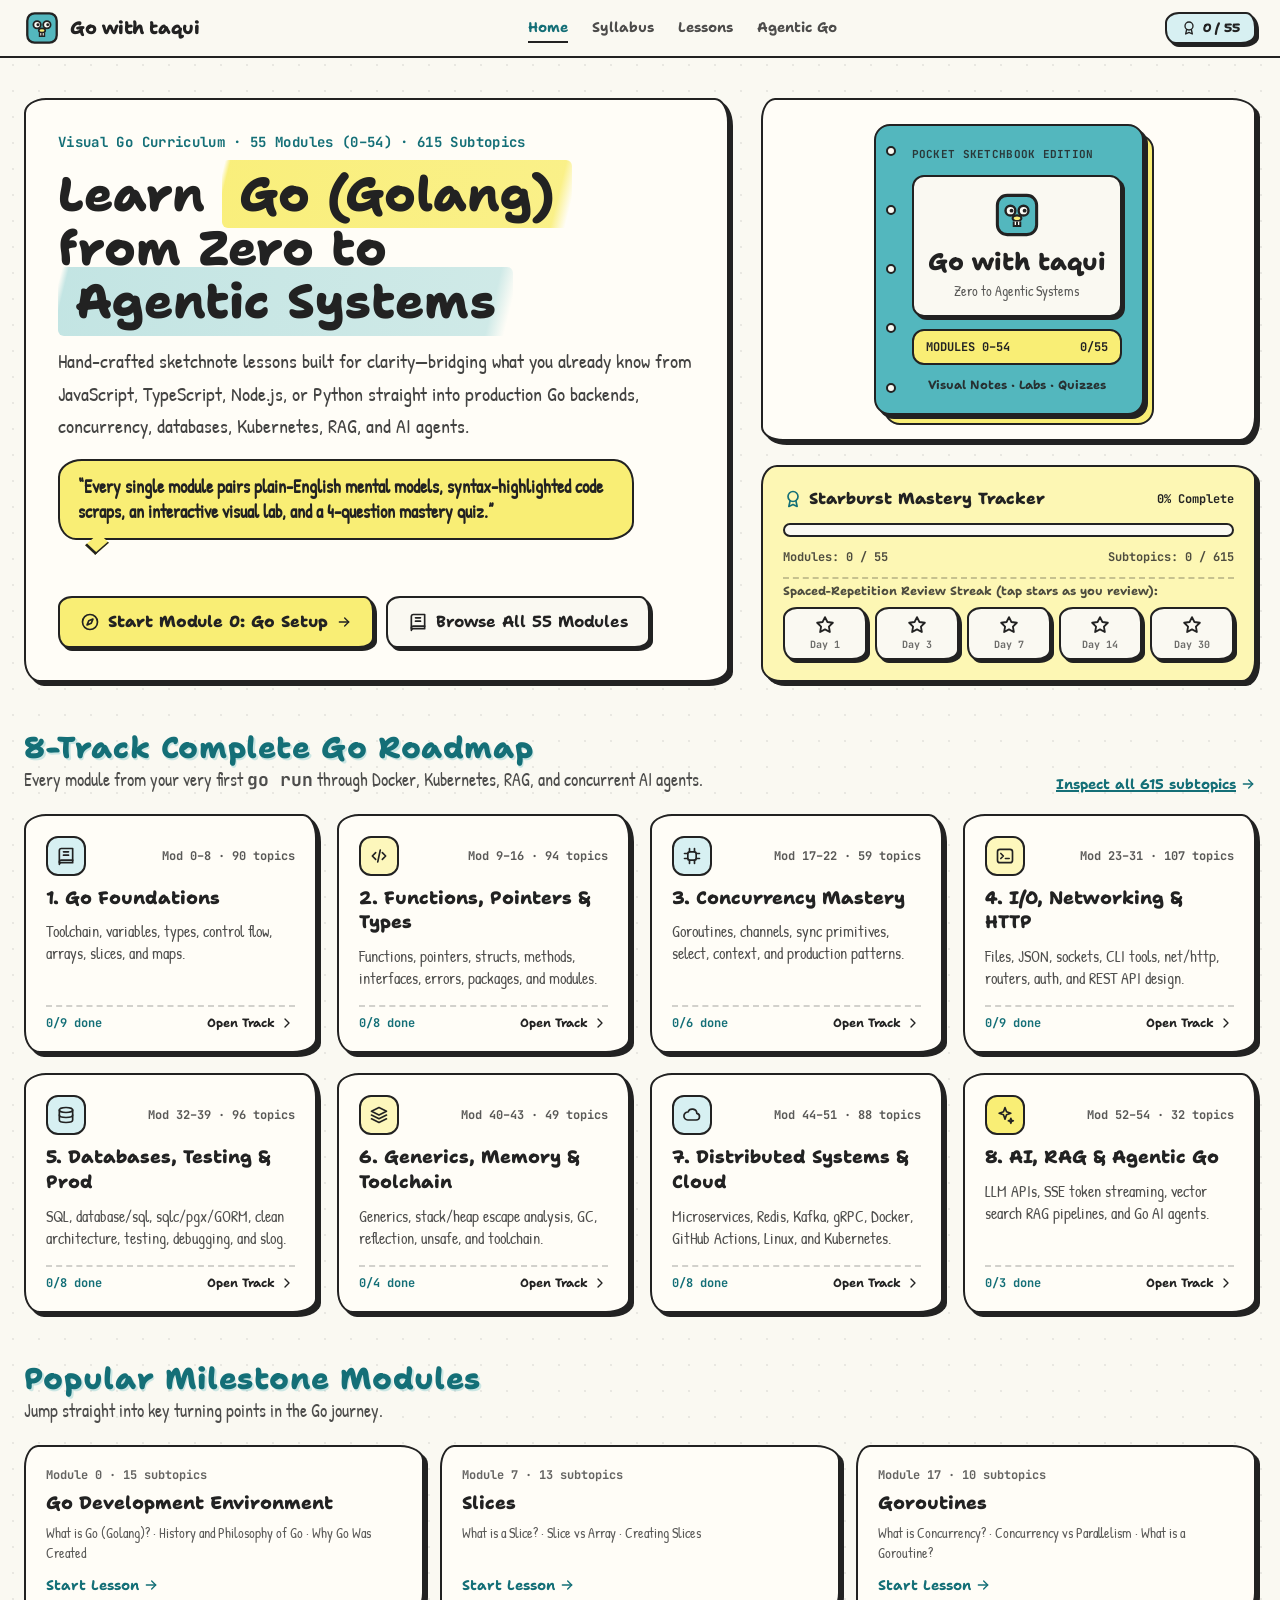
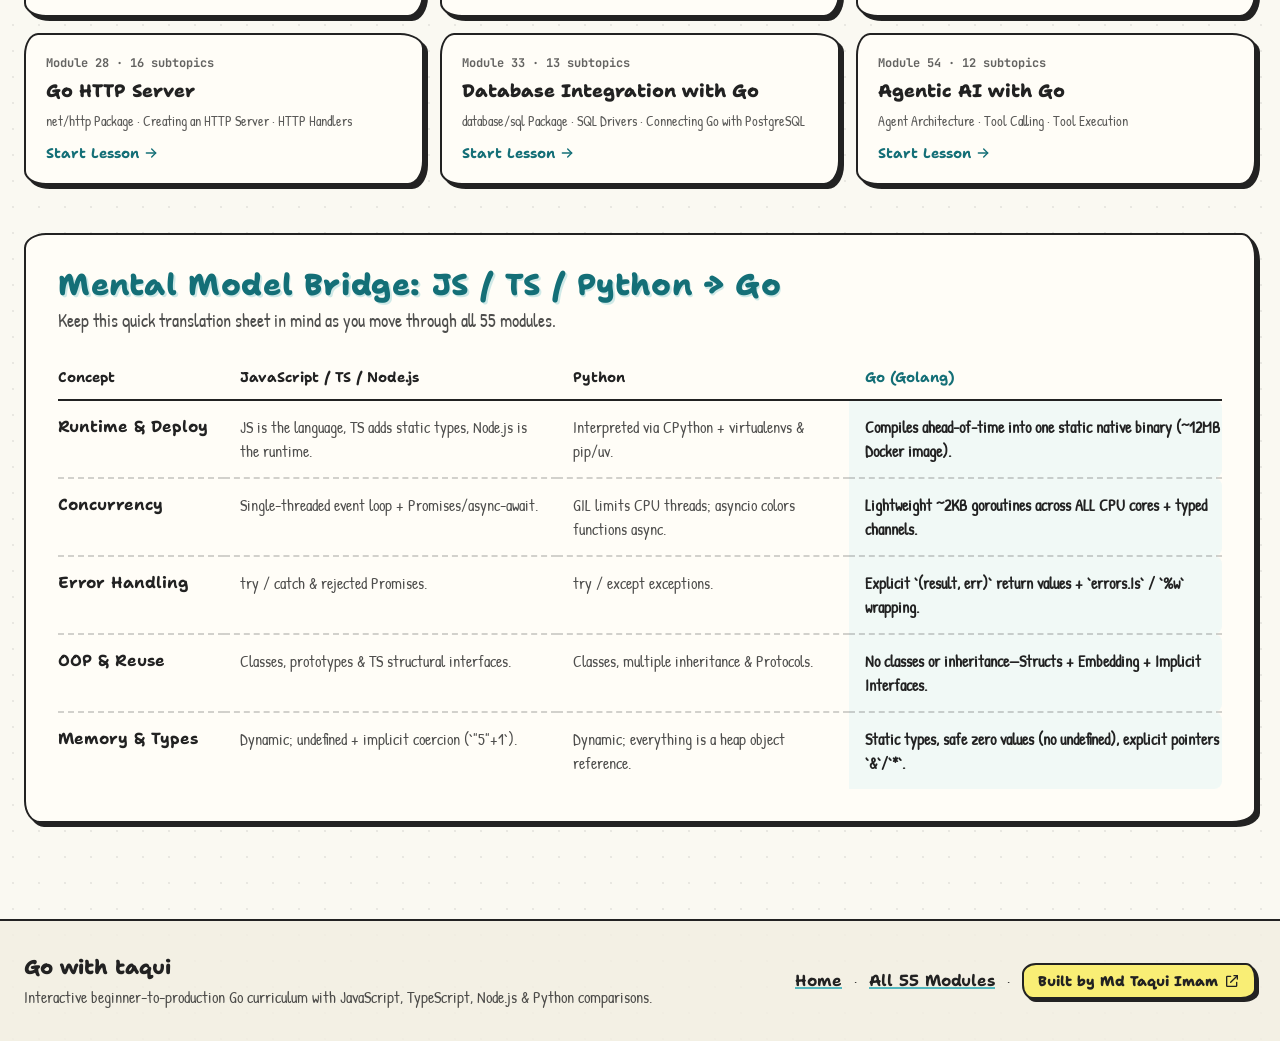
==== index.html @ daf6871f "deploy: 4bf8a44e7809a4a618f3c03baf5ba70b5c4da357" ====
<!doctype html>
<html lang="en">
  <head>
    <meta charset="UTF-8" />
    <meta name="viewport" content="width=device-width, initial-scale=1.0" />
    <title>Go with taqui — Visual Go Learning Platform</title>
    <meta
      name="description"
      content="Go with taqui: Learn Go from scratch through backend engineering, distributed systems, cloud deployment, and Agentic AI with JavaScript and Python bridges."
    />
    <meta property="og:title" content="Go with taqui — Visual Go Learning Platform" />
    <meta
      property="og:description"
      content="Visual Go learning platform covering all 55 modules (0–54) and 615 subtopics with interactive labs, quizzes, and JS/Python bridges."
    />
    <meta property="og:type" content="website" />
    <meta name="twitter:card" content="summary_large_image" />
    <link rel="preconnect" href="https://fonts.googleapis.com" />
    <link rel="preconnect" href="https://fonts.gstatic.com" crossorigin />
    <link
      href="https://fonts.googleapis.com/css2?family=JetBrains+Mono:wght@500;600;700&family=Patrick+Hand&family=Shantell+Sans:ital,wght@0,500;0,700;0,800;1,600&display=swap"
      rel="stylesheet"
    />
    <script type="module" crossorigin src="./assets/index-CnvaGnAt.js"></script>
    <link rel="stylesheet" crossorigin href="./assets/index-Dfy4lIux.css">
  </head>
  <body class="overflow-x-hidden selection:bg-yellowHi selection:text-ink min-h-screen flex flex-col">
    <div id="root" class="min-h-screen flex flex-col"></div>
  </body>
</html>
---- assets/index-Dfy4lIux.css ----
/*! tailwindcss v4.3.5 | MIT License | https://tailwindcss.com */
@layer properties{@supports (((-webkit-hyphens:none)) and (not (margin-trim:block))) or ((-moz-orient:inline) and (not (color:rgb(from red r g b)))){*,:before,:after,::backdrop{--tw-translate-x:0;--tw-translate-y:0;--tw-translate-z:0;--tw-space-y-reverse:0;--tw-divide-y-reverse:0;--tw-border-style:solid;--tw-leading:initial;--tw-font-weight:initial;--tw-tracking:initial;--tw-ordinal:initial;--tw-slashed-zero:initial;--tw-numeric-figure:initial;--tw-numeric-spacing:initial;--tw-numeric-fraction:initial;--tw-shadow:0 0 #0000;--tw-shadow-color:initial;--tw-shadow-alpha:100%;--tw-inset-shadow:0 0 #0000;--tw-inset-shadow-color:initial;--tw-inset-shadow-alpha:100%;--tw-ring-color:initial;--tw-ring-shadow:0 0 #0000;--tw-inset-ring-color:initial;--tw-inset-ring-shadow:0 0 #0000;--tw-ring-inset:initial;--tw-ring-offset-width:0px;--tw-ring-offset-color:#fff;--tw-ring-offset-shadow:0 0 #0000;--tw-outline-style:solid;--tw-blur:initial;--tw-brightness:initial;--tw-contrast:initial;--tw-grayscale:initial;--tw-hue-rotate:initial;--tw-invert:initial;--tw-opacity:initial;--tw-saturate:initial;--tw-sepia:initial;--tw-drop-shadow:initial;--tw-drop-shadow-color:initial;--tw-drop-shadow-alpha:100%;--tw-drop-shadow-size:initial;--tw-backdrop-blur:initial;--tw-backdrop-brightness:initial;--tw-backdrop-contrast:initial;--tw-backdrop-grayscale:initial;--tw-backdrop-hue-rotate:initial;--tw-backdrop-invert:initial;--tw-backdrop-opacity:initial;--tw-backdrop-saturate:initial;--tw-backdrop-sepia:initial;--tw-duration:initial}}}@layer theme{:root,:host{--font-sans:-apple-system, BlinkMacSystemFont, "Segoe UI", Roboto, "Helvetica Neue", "Noto Sans", Arial, sans-serif, "Apple Color Emoji", "Segoe UI Emoji", "Segoe UI Symbol", "Noto Color Emoji";--font-mono:"JetBrains Mono", monospace;--color-white:#fff;--spacing:.25rem;--container-xl:36rem;--container-2xl:42rem;--container-7xl:80rem;--text-xs:.75rem;--text-xs--line-height:calc(1 / .75);--text-sm:.875rem;--text-sm--line-height:calc(1.25 / .875);--text-base:1rem;--text-base--line-height:calc(1.5 / 1);--text-lg:1.125rem;--text-lg--line-height:calc(1.75 / 1.125);--text-xl:1.25rem;--text-xl--line-height:calc(1.75 / 1.25);--text-2xl:1.5rem;--text-2xl--line-height:calc(2 / 1.5);--text-3xl:1.875rem;--text-3xl--line-height:calc(2.25 / 1.875);--text-4xl:2.25rem;--text-4xl--line-height:calc(2.5 / 2.25);--text-5xl:3rem;--text-5xl--line-height:1;--font-weight-bold:700;--font-weight-extrabold:800;--tracking-tight:-.025em;--tracking-wide:.025em;--leading-tight:1.25;--leading-snug:1.375;--leading-relaxed:1.625;--radius-md:.375rem;--radius-lg:.5rem;--radius-xl:.75rem;--radius-2xl:1rem;--blur-sm:8px;--default-transition-duration:.15s;--default-transition-timing-function:cubic-bezier(.4, 0, .2, 1);--default-font-family:var(--font-sans);--default-mono-font-family:var(--font-mono);--color-paper:#faf9f2;--color-paperDark:#f2efe2;--color-ink:#222;--color-tealInk:#53b7be;--color-tealDeep:#146f77;--color-tealSoft:#d7f0f2;--color-yellowHi:#f9ee75;--color-yellowSoft:#fdf7bc;--color-redPen:#d64545;--color-greenPen:#2e8b57;--font-display:"Shantell Sans", cursive, sans-serif;--font-hand:"Patrick Hand", cursive, sans-serif}}@layer base{*,:after,:before,::backdrop{box-sizing:border-box;border:0 solid;margin:0;padding:0}::file-selector-button{box-sizing:border-box;border:0 solid;margin:0;padding:0}html,:host{-webkit-text-size-adjust:100%;tab-size:4;line-height:1.5;font-family:var(--default-font-family,-apple-system, BlinkMacSystemFont, "Segoe UI", Roboto, "Helvetica Neue", "Noto Sans", Arial, sans-serif, "Apple Color Emoji", "Segoe UI Emoji", "Segoe UI Symbol", "Noto Color Emoji");font-feature-settings:var(--default-font-feature-settings,normal);font-variation-settings:var(--default-font-variation-settings,normal);-webkit-tap-highlight-color:transparent}hr{height:0;color:inherit;border-top-width:1px}abbr:where([title]){-webkit-text-decoration:underline dotted;text-decoration:underline dotted}h1,h2,h3,h4,h5,h6{font-size:inherit;font-weight:inherit}a{color:inherit;-webkit-text-decoration:inherit;-webkit-text-decoration:inherit;-webkit-text-decoration:inherit;-webkit-text-decoration:inherit;text-decoration:inherit}b,strong{font-weight:bolder}code,kbd,samp,pre{font-family:var(--default-mono-font-family,ui-monospace, SFMono-Regular, Menlo, Monaco, Consolas, "Liberation Mono", "Courier New", monospace);font-feature-settings:var(--default-mono-font-feature-settings,normal);font-variation-settings:var(--default-mono-font-variation-settings,normal);font-size:1em}small{font-size:80%}sub,sup{vertical-align:baseline;font-size:75%;line-height:0;position:relative}sub{bottom:-.25em}sup{top:-.5em}table{text-indent:0;border-color:inherit;border-collapse:collapse}:-moz-focusring:where(:not(iframe)){outline:auto}progress{vertical-align:baseline}summary{display:list-item}ol,ul,menu{list-style:none}img,svg,video,canvas,audio,iframe,embed,object{vertical-align:middle;display:block}img,video{max-width:100%;height:auto}button,input,select,optgroup,textarea{font:inherit;font-feature-settings:inherit;font-variation-settings:inherit;letter-spacing:inherit;color:inherit;opacity:1;background-color:#0000;border-radius:0}::file-selector-button{font:inherit;font-feature-settings:inherit;font-variation-settings:inherit;letter-spacing:inherit;color:inherit;opacity:1;background-color:#0000;border-radius:0}:where(select:is([multiple],[size])) optgroup{font-weight:bolder}:where(select:is([multiple],[size])) optgroup option{padding-inline-start:20px}::file-selector-button{margin-inline-end:4px}::placeholder{opacity:1}@supports (not ((-webkit-appearance:-apple-pay-button))) or (contain-intrinsic-size:1px){::placeholder{color:currentColor}@supports (color:color-mix(in lab, red, red)){::placeholder{color:color-mix(in oklab, currentcolor 50%, transparent)}}}textarea{resize:vertical}::-webkit-search-decoration{-webkit-appearance:none}::-webkit-date-and-time-value{min-height:1lh;text-align:inherit}::-webkit-datetime-edit{display:inline-flex}::-webkit-datetime-edit-fields-wrapper{padding:0}::-webkit-datetime-edit{padding-block:0}::-webkit-datetime-edit-year-field{padding-block:0}::-webkit-datetime-edit-month-field{padding-block:0}::-webkit-datetime-edit-day-field{padding-block:0}::-webkit-datetime-edit-hour-field{padding-block:0}::-webkit-datetime-edit-minute-field{padding-block:0}::-webkit-datetime-edit-second-field{padding-block:0}::-webkit-datetime-edit-millisecond-field{padding-block:0}::-webkit-datetime-edit-meridiem-field{padding-block:0}::-webkit-calendar-picker-indicator{line-height:1}:-moz-ui-invalid{box-shadow:none}button,input:where([type=button],[type=reset],[type=submit]){appearance:button}::file-selector-button{appearance:button}::-webkit-inner-spin-button{height:auto}::-webkit-outer-spin-button{height:auto}[hidden]:where(:not([hidden=until-found])){display:none!important}html{scroll-behavior:smooth}body{color:#222;background-color:#faf9f2;background-image:radial-gradient(#22222214 1px,#0000 1px);background-size:26px 26px;font-family:Patrick Hand,cursive,sans-serif}}@layer components;@layer utilities{.pointer-events-none{pointer-events:none}.invisible{visibility:hidden}.visible{visibility:visible}.absolute{position:absolute}.fixed{position:fixed}.relative{position:relative}.static{position:static}.sticky{position:sticky}.inset-0{inset:0}.top-0{top:0}.top-1\/2{top:50%}.top-5{top:calc(var(--spacing) * 5)}.right-5{right:calc(var(--spacing) * 5)}.bottom-5{bottom:calc(var(--spacing) * 5)}.left-2\.5{left:calc(var(--spacing) * 2.5)}.left-3\.5{left:calc(var(--spacing) * 3.5)}.isolate{isolation:isolate}.z-50{z-index:50}.col-span-8{grid-column:span 8/span 8}.container{width:100%}@media (width>=40rem){.container{max-width:40rem}}@media (width>=48rem){.container{max-width:48rem}}@media (width>=64rem){.container{max-width:64rem}}@media (width>=80rem){.container{max-width:80rem}}@media (width>=96rem){.container{max-width:96rem}}.container\!{width:100%!important}@media (width>=40rem){.container\!{max-width:40rem!important}}@media (width>=48rem){.container\!{max-width:48rem!important}}@media (width>=64rem){.container\!{max-width:64rem!important}}@media (width>=80rem){.container\!{max-width:80rem!important}}@media (width>=96rem){.container\!{max-width:96rem!important}}.mx-auto{margin-inline:auto}.mt-0\.5{margin-top:calc(var(--spacing) * .5)}.mt-1{margin-top:var(--spacing)}.mt-1\.5{margin-top:calc(var(--spacing) * 1.5)}.mt-2{margin-top:calc(var(--spacing) * 2)}.mt-4{margin-top:calc(var(--spacing) * 4)}.mt-14{margin-top:calc(var(--spacing) * 14)}.mr-1\.5{margin-right:calc(var(--spacing) * 1.5)}.mr-2{margin-right:calc(var(--spacing) * 2)}.mb-1{margin-bottom:var(--spacing)}.mb-2{margin-bottom:calc(var(--spacing) * 2)}.mb-3{margin-bottom:calc(var(--spacing) * 3)}.ml-auto{margin-left:auto}.block{display:block}.flex{display:flex}.grid{display:grid}.hidden{display:none}.inline-block{display:inline-block}.inline-flex{display:inline-flex}.table{display:table}.h-2\.5{height:calc(var(--spacing) * 2.5)}.h-3\.5{height:calc(var(--spacing) * 3.5)}.h-4{height:calc(var(--spacing) * 4)}.h-5{height:calc(var(--spacing) * 5)}.h-6{height:calc(var(--spacing) * 6)}.h-7{height:calc(var(--spacing) * 7)}.h-9{height:calc(var(--spacing) * 9)}.h-10{height:calc(var(--spacing) * 10)}.h-12{height:calc(var(--spacing) * 12)}.h-full{height:100%}.max-h-\[82vh\]{max-height:82vh}.min-h-screen{min-height:100vh}.w-1\/2{width:50%}.w-2\.5{width:calc(var(--spacing) * 2.5)}.w-3\.5{width:calc(var(--spacing) * 3.5)}.w-4{width:calc(var(--spacing) * 4)}.w-5{width:calc(var(--spacing) * 5)}.w-6{width:calc(var(--spacing) * 6)}.w-7{width:calc(var(--spacing) * 7)}.w-9{width:calc(var(--spacing) * 9)}.w-10{width:calc(var(--spacing) * 10)}.w-12{width:calc(var(--spacing) * 12)}.w-24{width:calc(var(--spacing) * 24)}.w-full{width:100%}.max-w-2xl{max-width:var(--container-2xl)}.max-w-7xl{max-width:var(--container-7xl)}.max-w-\[270px\]{max-width:270px}.max-w-xl{max-width:var(--container-xl)}.min-w-0{min-width:0}.min-w-\[680px\]{min-width:680px}.flex-1{flex:1}.shrink{flex-shrink:1}.shrink-0{flex-shrink:0}.border-collapse{border-collapse:collapse}.translate-x-2\.5{--tw-translate-x:calc(var(--spacing) * 2.5);translate:var(--tw-translate-x) var(--tw-translate-y)}.-translate-y-0\.5{--tw-translate-y:calc(var(--spacing) * -.5);translate:var(--tw-translate-x) var(--tw-translate-y)}.-translate-y-1\/2{--tw-translate-y:calc(calc(1 / 2 * 100%) * -1);translate:var(--tw-translate-x) var(--tw-translate-y)}.translate-y-0{--tw-translate-y:0px;translate:var(--tw-translate-x) var(--tw-translate-y)}.translate-y-2\.5{--tw-translate-y:calc(var(--spacing) * 2.5);translate:var(--tw-translate-x) var(--tw-translate-y)}.translate-y-24{--tw-translate-y:calc(var(--spacing) * 24);translate:var(--tw-translate-x) var(--tw-translate-y)}.cursor-pointer{cursor:pointer}.grid-cols-1{grid-template-columns:repeat(1,minmax(0,1fr))}.grid-cols-2{grid-template-columns:repeat(2,minmax(0,1fr))}.grid-cols-3{grid-template-columns:repeat(3,minmax(0,1fr))}.grid-cols-4{grid-template-columns:repeat(4,minmax(0,1fr))}.grid-cols-5{grid-template-columns:repeat(5,minmax(0,1fr))}.grid-cols-8{grid-template-columns:repeat(8,minmax(0,1fr))}.flex-col{flex-direction:column}.flex-wrap{flex-wrap:wrap}.items-center{align-items:center}.items-start{align-items:flex-start}.items-stretch{align-items:stretch}.justify-between{justify-content:space-between}.justify-center{justify-content:center}.justify-end{justify-content:flex-end}.gap-0\.5{gap:calc(var(--spacing) * .5)}.gap-1{gap:var(--spacing)}.gap-1\.5{gap:calc(var(--spacing) * 1.5)}.gap-2{gap:calc(var(--spacing) * 2)}.gap-2\.5{gap:calc(var(--spacing) * 2.5)}.gap-3{gap:calc(var(--spacing) * 3)}.gap-4{gap:calc(var(--spacing) * 4)}.gap-5{gap:calc(var(--spacing) * 5)}.gap-6{gap:calc(var(--spacing) * 6)}.gap-7{gap:calc(var(--spacing) * 7)}.gap-8{gap:calc(var(--spacing) * 8)}:where(.space-y-1>:not(:last-child)){--tw-space-y-reverse:0;margin-block-start:calc(var(--spacing) * var(--tw-space-y-reverse));margin-block-end:calc(var(--spacing) * calc(1 - var(--tw-space-y-reverse)))}:where(.space-y-1\.5>:not(:last-child)){--tw-space-y-reverse:0;margin-block-start:calc(calc(var(--spacing) * 1.5) * var(--tw-space-y-reverse));margin-block-end:calc(calc(var(--spacing) * 1.5) * calc(1 - var(--tw-space-y-reverse)))}:where(.space-y-2>:not(:last-child)){--tw-space-y-reverse:0;margin-block-start:calc(calc(var(--spacing) * 2) * var(--tw-space-y-reverse));margin-block-end:calc(calc(var(--spacing) * 2) * calc(1 - var(--tw-space-y-reverse)))}:where(.space-y-2\.5>:not(:last-child)){--tw-space-y-reverse:0;margin-block-start:calc(calc(var(--spacing) * 2.5) * var(--tw-space-y-reverse));margin-block-end:calc(calc(var(--spacing) * 2.5) * calc(1 - var(--tw-space-y-reverse)))}:where(.space-y-3>:not(:last-child)){--tw-space-y-reverse:0;margin-block-start:calc(calc(var(--spacing) * 3) * var(--tw-space-y-reverse));margin-block-end:calc(calc(var(--spacing) * 3) * calc(1 - var(--tw-space-y-reverse)))}:where(.space-y-4>:not(:last-child)){--tw-space-y-reverse:0;margin-block-start:calc(calc(var(--spacing) * 4) * var(--tw-space-y-reverse));margin-block-end:calc(calc(var(--spacing) * 4) * calc(1 - var(--tw-space-y-reverse)))}:where(.space-y-5>:not(:last-child)){--tw-space-y-reverse:0;margin-block-start:calc(calc(var(--spacing) * 5) * var(--tw-space-y-reverse));margin-block-end:calc(calc(var(--spacing) * 5) * calc(1 - var(--tw-space-y-reverse)))}:where(.space-y-7>:not(:last-child)){--tw-space-y-reverse:0;margin-block-start:calc(calc(var(--spacing) * 7) * var(--tw-space-y-reverse));margin-block-end:calc(calc(var(--spacing) * 7) * calc(1 - var(--tw-space-y-reverse)))}:where(.space-y-8>:not(:last-child)){--tw-space-y-reverse:0;margin-block-start:calc(calc(var(--spacing) * 8) * var(--tw-space-y-reverse));margin-block-end:calc(calc(var(--spacing) * 8) * calc(1 - var(--tw-space-y-reverse)))}:where(.space-y-12>:not(:last-child)){--tw-space-y-reverse:0;margin-block-start:calc(calc(var(--spacing) * 12) * var(--tw-space-y-reverse));margin-block-end:calc(calc(var(--spacing) * 12) * calc(1 - var(--tw-space-y-reverse)))}:where(.divide-y-2>:not(:last-child)){--tw-divide-y-reverse:0;border-bottom-style:var(--tw-border-style);border-top-style:var(--tw-border-style);border-top-width:calc(2px * var(--tw-divide-y-reverse));border-bottom-width:calc(2px * calc(1 - var(--tw-divide-y-reverse)))}:where(.divide-dashed>:not(:last-child)){--tw-border-style:dashed;border-style:dashed}:where(.divide-ink\/20>:not(:last-child)){border-color:#2223}@supports (color:color-mix(in lab, red, red)){:where(.divide-ink\/20>:not(:last-child)){border-color:color-mix(in oklab, var(--color-ink) 20%, transparent)}}.truncate{text-overflow:ellipsis;white-space:nowrap;overflow:hidden}.overflow-hidden{overflow:hidden}.overflow-x-auto{overflow-x:auto}.overflow-x-hidden{overflow-x:hidden}.overflow-y-auto{overflow-y:auto}.rounded-2xl{border-radius:var(--radius-2xl)}.rounded-full{border-radius:2147483647px}.rounded-lg{border-radius:var(--radius-lg)}.rounded-md{border-radius:var(--radius-md)}.rounded-xl{border-radius:var(--radius-xl)}.rounded-r-lg{border-top-right-radius:var(--radius-lg);border-bottom-right-radius:var(--radius-lg)}.border{border-style:var(--tw-border-style);border-width:1px}.border-2{border-style:var(--tw-border-style);border-width:2px}.border-\[1\.8px\]{border-style:var(--tw-border-style);border-width:1.8px}.border-\[2\.4px\]{border-style:var(--tw-border-style);border-width:2.4px}.border-\[2\.5px\]{border-style:var(--tw-border-style);border-width:2.5px}.border-\[2\.6px\]{border-style:var(--tw-border-style);border-width:2.6px}.border-t{border-top-style:var(--tw-border-style);border-top-width:1px}.border-t-2{border-top-style:var(--tw-border-style);border-top-width:2px}.border-t-\[2\.5px\]{border-top-style:var(--tw-border-style);border-top-width:2.5px}.border-b-2{border-bottom-style:var(--tw-border-style);border-bottom-width:2px}.border-b-\[2\.5px\]{border-bottom-style:var(--tw-border-style);border-bottom-width:2.5px}.border-dashed{--tw-border-style:dashed;border-style:dashed}.border-ink{border-color:var(--color-ink)}.border-ink\/20{border-color:#2223}@supports (color:color-mix(in lab, red, red)){.border-ink\/20{border-color:color-mix(in oklab, var(--color-ink) 20%, transparent)}}.border-ink\/25{border-color:#22222240}@supports (color:color-mix(in lab, red, red)){.border-ink\/25{border-color:color-mix(in oklab, var(--color-ink) 25%, transparent)}}.border-ink\/35{border-color:#22222259}@supports (color:color-mix(in lab, red, red)){.border-ink\/35{border-color:color-mix(in oklab, var(--color-ink) 35%, transparent)}}.border-ink\/40{border-color:#2226}@supports (color:color-mix(in lab, red, red)){.border-ink\/40{border-color:color-mix(in oklab, var(--color-ink) 40%, transparent)}}.border-ink\/60{border-color:#2229}@supports (color:color-mix(in lab, red, red)){.border-ink\/60{border-color:color-mix(in oklab, var(--color-ink) 60%, transparent)}}.border-ink\/70{border-color:#222222b3}@supports (color:color-mix(in lab, red, red)){.border-ink\/70{border-color:color-mix(in oklab, var(--color-ink) 70%, transparent)}}.border-ink\/75{border-color:#222222bf}@supports (color:color-mix(in lab, red, red)){.border-ink\/75{border-color:color-mix(in oklab, var(--color-ink) 75%, transparent)}}.border-ink\/80{border-color:#222c}@supports (color:color-mix(in lab, red, red)){.border-ink\/80{border-color:color-mix(in oklab, var(--color-ink) 80%, transparent)}}.border-redPen{border-color:var(--color-redPen)}.border-tealInk{border-color:var(--color-tealInk)}.border-transparent{border-color:#0000}.bg-ink{background-color:var(--color-ink)}.bg-paper{background-color:var(--color-paper)}.bg-paper\/95{background-color:#faf9f2f2}@supports (color:color-mix(in lab, red, red)){.bg-paper\/95{background-color:color-mix(in oklab, var(--color-paper) 95%, transparent)}}.bg-paperDark{background-color:var(--color-paperDark)}.bg-paperDark\/85{background-color:#f2efe2d9}@supports (color:color-mix(in lab, red, red)){.bg-paperDark\/85{background-color:color-mix(in oklab, var(--color-paperDark) 85%, transparent)}}.bg-tealInk{background-color:var(--color-tealInk)}.bg-tealSoft{background-color:var(--color-tealSoft)}.bg-tealSoft\/30{background-color:#d7f0f24d}@supports (color:color-mix(in lab, red, red)){.bg-tealSoft\/30{background-color:color-mix(in oklab, var(--color-tealSoft) 30%, transparent)}}.bg-tealSoft\/35{background-color:#d7f0f259}@supports (color:color-mix(in lab, red, red)){.bg-tealSoft\/35{background-color:color-mix(in oklab, var(--color-tealSoft) 35%, transparent)}}.bg-tealSoft\/45{background-color:#d7f0f273}@supports (color:color-mix(in lab, red, red)){.bg-tealSoft\/45{background-color:color-mix(in oklab, var(--color-tealSoft) 45%, transparent)}}.bg-tealSoft\/60{background-color:#d7f0f299}@supports (color:color-mix(in lab, red, red)){.bg-tealSoft\/60{background-color:color-mix(in oklab, var(--color-tealSoft) 60%, transparent)}}.bg-tealSoft\/70{background-color:#d7f0f2b3}@supports (color:color-mix(in lab, red, red)){.bg-tealSoft\/70{background-color:color-mix(in oklab, var(--color-tealSoft) 70%, transparent)}}.bg-white{background-color:var(--color-white)}.bg-white\/60{background-color:#fff9}@supports (color:color-mix(in lab, red, red)){.bg-white\/60{background-color:color-mix(in oklab, var(--color-white) 60%, transparent)}}.bg-yellowHi{background-color:var(--color-yellowHi)}.bg-yellowSoft{background-color:var(--color-yellowSoft)}.bg-yellowSoft\/70{background-color:#fdf7bcb3}@supports (color:color-mix(in lab, red, red)){.bg-yellowSoft\/70{background-color:color-mix(in oklab, var(--color-yellowSoft) 70%, transparent)}}.p-2{padding:calc(var(--spacing) * 2)}.p-2\.5{padding:calc(var(--spacing) * 2.5)}.p-3{padding:calc(var(--spacing) * 3)}.p-3\.5{padding:calc(var(--spacing) * 3.5)}.p-4{padding:calc(var(--spacing) * 4)}.p-5{padding:calc(var(--spacing) * 5)}.p-6{padding:calc(var(--spacing) * 6)}.p-8{padding:calc(var(--spacing) * 8)}.px-1{padding-inline:var(--spacing)}.px-2{padding-inline:calc(var(--spacing) * 2)}.px-2\.5{padding-inline:calc(var(--spacing) * 2.5)}.px-3{padding-inline:calc(var(--spacing) * 3)}.px-3\.5{padding-inline:calc(var(--spacing) * 3.5)}.px-4{padding-inline:calc(var(--spacing) * 4)}.px-5{padding-inline:calc(var(--spacing) * 5)}.py-1{padding-block:var(--spacing)}.py-1\.5{padding-block:calc(var(--spacing) * 1.5)}.py-2{padding-block:calc(var(--spacing) * 2)}.py-2\.5{padding-block:calc(var(--spacing) * 2.5)}.py-3{padding-block:calc(var(--spacing) * 3)}.py-3\.5{padding-block:calc(var(--spacing) * 3.5)}.py-8{padding-block:calc(var(--spacing) * 8)}.pt-1{padding-top:var(--spacing)}.pt-2{padding-top:calc(var(--spacing) * 2)}.pt-3{padding-top:calc(var(--spacing) * 3)}.pt-4{padding-top:calc(var(--spacing) * 4)}.pt-7{padding-top:calc(var(--spacing) * 7)}.pr-4{padding-right:calc(var(--spacing) * 4)}.pb-3{padding-bottom:calc(var(--spacing) * 3)}.pb-3\.5{padding-bottom:calc(var(--spacing) * 3.5)}.pl-4{padding-left:calc(var(--spacing) * 4)}.pl-10{padding-left:calc(var(--spacing) * 10)}.text-center{text-align:center}.text-left{text-align:left}.text-right{text-align:right}.align-top{vertical-align:top}.font-display{font-family:var(--font-display)}.font-hand{font-family:var(--font-hand)}.font-mono{font-family:var(--font-mono)}.text-2xl{font-size:var(--text-2xl);line-height:var(--tw-leading,var(--text-2xl--line-height))}.text-3xl{font-size:var(--text-3xl);line-height:var(--tw-leading,var(--text-3xl--line-height))}.text-base{font-size:var(--text-base);line-height:var(--tw-leading,var(--text-base--line-height))}.text-lg{font-size:var(--text-lg);line-height:var(--tw-leading,var(--text-lg--line-height))}.text-sm{font-size:var(--text-sm);line-height:var(--tw-leading,var(--text-sm--line-height))}.text-xl{font-size:var(--text-xl);line-height:var(--tw-leading,var(--text-xl--line-height))}.text-xs{font-size:var(--text-xs);line-height:var(--tw-leading,var(--text-xs--line-height))}.text-\[10px\]{font-size:10px}.text-\[11px\]{font-size:11px}.leading-\[1\.12\]{--tw-leading:1.12;line-height:1.12}.leading-relaxed{--tw-leading:var(--leading-relaxed);line-height:var(--leading-relaxed)}.leading-snug{--tw-leading:var(--leading-snug);line-height:var(--leading-snug)}.leading-tight{--tw-leading:var(--leading-tight);line-height:var(--leading-tight)}.font-bold{--tw-font-weight:var(--font-weight-bold);font-weight:var(--font-weight-bold)}.font-extrabold{--tw-font-weight:var(--font-weight-extrabold);font-weight:var(--font-weight-extrabold)}.tracking-tight{--tw-tracking:var(--tracking-tight);letter-spacing:var(--tracking-tight)}.tracking-wide{--tw-tracking:var(--tracking-wide);letter-spacing:var(--tracking-wide)}.\[text-wrap\:balance\]{text-wrap:balance}.whitespace-nowrap{white-space:nowrap}.whitespace-pre-wrap{white-space:pre-wrap}.text-greenPen{color:var(--color-greenPen)}.text-ink{color:var(--color-ink)}.text-ink\/40{color:#2226}@supports (color:color-mix(in lab, red, red)){.text-ink\/40{color:color-mix(in oklab, var(--color-ink) 40%, transparent)}}.text-ink\/60{color:#2229}@supports (color:color-mix(in lab, red, red)){.text-ink\/60{color:color-mix(in oklab, var(--color-ink) 60%, transparent)}}.text-ink\/65{color:#222222a6}@supports (color:color-mix(in lab, red, red)){.text-ink\/65{color:color-mix(in oklab, var(--color-ink) 65%, transparent)}}.text-ink\/70{color:#222222b3}@supports (color:color-mix(in lab, red, red)){.text-ink\/70{color:color-mix(in oklab, var(--color-ink) 70%, transparent)}}.text-ink\/75{color:#222222bf}@supports (color:color-mix(in lab, red, red)){.text-ink\/75{color:color-mix(in oklab, var(--color-ink) 75%, transparent)}}.text-ink\/80{color:#222c}@supports (color:color-mix(in lab, red, red)){.text-ink\/80{color:color-mix(in oklab, var(--color-ink) 80%, transparent)}}.text-ink\/85{color:#222222d9}@supports (color:color-mix(in lab, red, red)){.text-ink\/85{color:color-mix(in oklab, var(--color-ink) 85%, transparent)}}.text-ink\/90{color:#222222e6}@supports (color:color-mix(in lab, red, red)){.text-ink\/90{color:color-mix(in oklab, var(--color-ink) 90%, transparent)}}.text-paper{color:var(--color-paper)}.text-redPen{color:var(--color-redPen)}.text-tealDeep{color:var(--color-tealDeep)}.text-yellowHi{color:var(--color-yellowHi)}.lowercase{text-transform:lowercase}.lowercase\!{text-transform:lowercase!important}.tabular-nums{--tw-numeric-spacing:tabular-nums;font-variant-numeric:var(--tw-ordinal, ) var(--tw-slashed-zero, ) var(--tw-numeric-figure, ) var(--tw-numeric-spacing, ) var(--tw-numeric-fraction, )}.underline{text-decoration-line:underline}.decoration-tealInk{-webkit-text-decoration-color:var(--color-tealInk);-webkit-text-decoration-color:var(--color-tealInk);-webkit-text-decoration-color:var(--color-tealInk);text-decoration-color:var(--color-tealInk)}.decoration-dotted{text-decoration-style:dotted}.decoration-2{text-decoration-thickness:2px}.accent-tealInk{accent-color:var(--color-tealInk)}.opacity-0{opacity:0}.opacity-75{opacity:.75}.opacity-100{opacity:1}.shadow{--tw-shadow:0 1px 3px 0 var(--tw-shadow-color,#0000001a), 0 1px 2px -1px var(--tw-shadow-color,#0000001a);box-shadow:var(--tw-inset-shadow), var(--tw-inset-ring-shadow), var(--tw-ring-offset-shadow), var(--tw-ring-shadow), var(--tw-shadow)}.shadow-\[2px_2px_0px_\#222\]{--tw-shadow:2px 2px 0px var(--tw-shadow-color,#222);box-shadow:var(--tw-inset-shadow), var(--tw-inset-ring-shadow), var(--tw-ring-offset-shadow), var(--tw-ring-shadow), var(--tw-shadow)}.shadow-\[3px_3px_0px_\#222\]{--tw-shadow:3px 3px 0px var(--tw-shadow-color,#222);box-shadow:var(--tw-inset-shadow), var(--tw-inset-ring-shadow), var(--tw-ring-offset-shadow), var(--tw-ring-shadow), var(--tw-shadow)}.shadow-\[4px_4px_0px_\#222\]{--tw-shadow:4px 4px 0px var(--tw-shadow-color,#222);box-shadow:var(--tw-inset-shadow), var(--tw-inset-ring-shadow), var(--tw-ring-offset-shadow), var(--tw-ring-shadow), var(--tw-shadow)}.outline{outline-style:var(--tw-outline-style);outline-width:1px}.blur{--tw-blur:blur(8px);filter:var(--tw-blur, ) var(--tw-brightness, ) var(--tw-contrast, ) var(--tw-grayscale, ) var(--tw-hue-rotate, ) var(--tw-invert, ) var(--tw-saturate, ) var(--tw-sepia, ) var(--tw-drop-shadow, )}.filter{filter:var(--tw-blur, ) var(--tw-brightness, ) var(--tw-contrast, ) var(--tw-grayscale, ) var(--tw-hue-rotate, ) var(--tw-invert, ) var(--tw-saturate, ) var(--tw-sepia, ) var(--tw-drop-shadow, )}.backdrop-blur-sm{--tw-backdrop-blur:blur(var(--blur-sm));-webkit-backdrop-filter:var(--tw-backdrop-blur, ) var(--tw-backdrop-brightness, ) var(--tw-backdrop-contrast, ) var(--tw-backdrop-grayscale, ) var(--tw-backdrop-hue-rotate, ) var(--tw-backdrop-invert, ) var(--tw-backdrop-opacity, ) var(--tw-backdrop-saturate, ) var(--tw-backdrop-sepia, );backdrop-filter:var(--tw-backdrop-blur, ) var(--tw-backdrop-brightness, ) var(--tw-backdrop-contrast, ) var(--tw-backdrop-grayscale, ) var(--tw-backdrop-hue-rotate, ) var(--tw-backdrop-invert, ) var(--tw-backdrop-opacity, ) var(--tw-backdrop-saturate, ) var(--tw-backdrop-sepia, )}.transition-all{transition-property:all;transition-timing-function:var(--tw-ease,var(--default-transition-timing-function));transition-duration:var(--tw-duration,var(--default-transition-duration))}.transition-colors{transition-property:color,background-color,border-color,outline-color,text-decoration-color,fill,stroke,--tw-gradient-from,--tw-gradient-via,--tw-gradient-to;transition-timing-function:var(--tw-ease,var(--default-transition-timing-function));transition-duration:var(--tw-duration,var(--default-transition-duration))}.transition-transform{transition-property:transform,translate,scale,rotate;transition-timing-function:var(--tw-ease,var(--default-transition-timing-function));transition-duration:var(--tw-duration,var(--default-transition-duration))}.duration-200{--tw-duration:.2s;transition-duration:.2s}.duration-300{--tw-duration:.3s;transition-duration:.3s}.select-none{-webkit-user-select:none;user-select:none}@media (hover:hover){:is(:where(.group):hover .group-hover\:text-tealDeep){color:var(--color-tealDeep)}}.selection\:bg-yellowHi ::selection{background-color:var(--color-yellowHi)}.selection\:bg-yellowHi::selection{background-color:var(--color-yellowHi)}.selection\:text-ink ::selection{color:var(--color-ink)}.selection\:text-ink::selection{color:var(--color-ink)}.placeholder\:text-ink\/50::placeholder{color:#22222280}@supports (color:color-mix(in lab, red, red)){.placeholder\:text-ink\/50::placeholder{color:color-mix(in oklab, var(--color-ink) 50%, transparent)}}@media (hover:hover){.hover\:-translate-y-0\.5:hover{--tw-translate-y:calc(var(--spacing) * -.5);translate:var(--tw-translate-x) var(--tw-translate-y)}.hover\:border-tealInk:hover{border-color:var(--color-tealInk)}.hover\:bg-tealSoft:hover{background-color:var(--color-tealSoft)}.hover\:bg-tealSoft\/55:hover{background-color:#d7f0f28c}@supports (color:color-mix(in lab, red, red)){.hover\:bg-tealSoft\/55:hover{background-color:color-mix(in oklab, var(--color-tealSoft) 55%, transparent)}}.hover\:bg-tealSoft\/60:hover{background-color:#d7f0f299}@supports (color:color-mix(in lab, red, red)){.hover\:bg-tealSoft\/60:hover{background-color:color-mix(in oklab, var(--color-tealSoft) 60%, transparent)}}.hover\:bg-yellowHi:hover{background-color:var(--color-yellowHi)}.hover\:bg-yellowSoft:hover{background-color:var(--color-yellowSoft)}.hover\:bg-yellowSoft\/50:hover{background-color:#fdf7bc80}@supports (color:color-mix(in lab, red, red)){.hover\:bg-yellowSoft\/50:hover{background-color:color-mix(in oklab, var(--color-yellowSoft) 50%, transparent)}}.hover\:bg-yellowSoft\/55:hover{background-color:#fdf7bc8c}@supports (color:color-mix(in lab, red, red)){.hover\:bg-yellowSoft\/55:hover{background-color:color-mix(in oklab, var(--color-yellowSoft) 55%, transparent)}}.hover\:bg-yellowSoft\/60:hover{background-color:#fdf7bc99}@supports (color:color-mix(in lab, red, red)){.hover\:bg-yellowSoft\/60:hover{background-color:color-mix(in oklab, var(--color-yellowSoft) 60%, transparent)}}.hover\:text-ink:hover{color:var(--color-ink)}.hover\:text-redPen:hover{color:var(--color-redPen)}.hover\:text-tealDeep:hover{color:var(--color-tealDeep)}.hover\:underline:hover{text-decoration-line:underline}}.disabled\:cursor-default:disabled{cursor:default}.disabled\:opacity-50:disabled{opacity:.5}@media (width>=40rem){.sm\:grid-cols-2{grid-template-columns:repeat(2,minmax(0,1fr))}.sm\:grid-cols-8{grid-template-columns:repeat(8,minmax(0,1fr))}.sm\:flex-row{flex-direction:row}.sm\:items-baseline{align-items:baseline}.sm\:items-center{align-items:center}.sm\:items-end{align-items:flex-end}.sm\:p-5{padding:calc(var(--spacing) * 5)}.sm\:p-6{padding:calc(var(--spacing) * 6)}.sm\:p-8{padding:calc(var(--spacing) * 8)}.sm\:px-6{padding-inline:calc(var(--spacing) * 6)}.sm\:py-10{padding-block:calc(var(--spacing) * 10)}.sm\:pl-0{padding-left:0}.sm\:text-3xl{font-size:var(--text-3xl);line-height:var(--tw-leading,var(--text-3xl--line-height))}.sm\:text-4xl{font-size:var(--text-4xl);line-height:var(--tw-leading,var(--text-4xl--line-height))}.sm\:text-5xl{font-size:var(--text-5xl);line-height:var(--tw-leading,var(--text-5xl--line-height))}.sm\:text-base{font-size:var(--text-base);line-height:var(--tw-leading,var(--text-base--line-height))}.sm\:text-lg{font-size:var(--text-lg);line-height:var(--tw-leading,var(--text-lg--line-height))}.sm\:text-sm{font-size:var(--text-sm);line-height:var(--tw-leading,var(--text-sm--line-height))}.sm\:text-xl{font-size:var(--text-xl);line-height:var(--tw-leading,var(--text-xl--line-height))}}@media (width>=48rem){.md\:flex{display:flex}.md\:hidden{display:none}.md\:grid-cols-2{grid-template-columns:repeat(2,minmax(0,1fr))}.md\:grid-cols-3{grid-template-columns:repeat(3,minmax(0,1fr))}.md\:flex-row{flex-direction:row}.md\:items-center{align-items:center}.md\:items-end{align-items:flex-end}}@media (width>=64rem){.lg\:sticky{position:sticky}.lg\:top-20{top:calc(var(--spacing) * 20)}.lg\:col-span-3{grid-column:span 3/span 3}.lg\:col-span-5{grid-column:span 5/span 5}.lg\:col-span-6{grid-column:span 6/span 6}.lg\:col-span-7{grid-column:span 7/span 7}.lg\:col-span-9{grid-column:span 9/span 9}.lg\:block{display:block}.lg\:hidden{display:none}.lg\:grid-cols-2{grid-template-columns:repeat(2,minmax(0,1fr))}.lg\:grid-cols-3{grid-template-columns:repeat(3,minmax(0,1fr))}.lg\:grid-cols-12{grid-template-columns:repeat(12,minmax(0,1fr))}.lg\:justify-end{justify-content:flex-end}}@media (width>=80rem){.xl\:grid-cols-4{grid-template-columns:repeat(4,minmax(0,1fr))}}}.sketch-box{background-color:#fffdf7;border:2.6px solid #222;border-radius:22px 14px 24px 16px/15px 24px 14px 22px;box-shadow:4px 4px #222}.sketch-box-alt{background-color:#fffdf7;border:2.6px solid #222;border-radius:14px 24px 16px 22px/22px 15px 24px 14px;box-shadow:4px 4px #222}.sketch-box-teal{background-color:#e7f7f8;border:2.6px solid #222;border-radius:18px 12px 20px 14px/14px 20px 12px 18px;box-shadow:4px 4px #53b7be}.sketch-box-yellow{background-color:#fdf7b4;border:2.6px solid #222;border-radius:16px 22px 14px 20px/20px 14px 22px 16px;box-shadow:4px 4px #222}.sketch-btn{cursor:pointer;border:2.4px solid #222;border-radius:14px 10px 15px 11px/11px 15px 10px 14px;transition:transform .12s cubic-bezier(.16,1,.3,1),box-shadow .12s cubic-bezier(.16,1,.3,1),background-color .12s;box-shadow:3px 3px #222}.sketch-btn:hover{transform:translate(-1px,-1px);box-shadow:4px 4px #222}.sketch-btn:active{transform:translate(2px,2px);box-shadow:1px 1px #222}.sketch-btn:focus-visible,a:focus-visible,button:focus-visible,input:focus-visible,select:focus-visible{outline-offset:2px;outline:3px solid #53b7be}.hi-yellow{-webkit-box-decoration-break:clone;box-decoration-break:clone;background:linear-gradient(104deg,#f9ee7500 .9%,#f9ee75f2 2.4%,#f9ee75d9 94%,#f9ee7500 98%);border-radius:6px;padding:.05em .35em}.hi-teal{background:linear-gradient(104deg,#53b7be00 .9%,#53b7be59 2.4%,#53b7be47 94%,#53b7be00 98%);border-radius:6px;padding:.05em .35em}.speech-bubble{background:#f9ee75;border:2.5px solid #222;border-radius:24px 20px 26px 18px/18px 24px 18px 22px;padding:14px 18px;position:relative}.speech-bubble:after{content:"";background:#f9ee75;border-bottom:2.5px solid #222;border-right:2.5px solid #222;width:18px;height:14px;position:absolute;bottom:-13px;left:28px;transform:skew(-28deg)rotate(32deg)}.code-scrap{background-color:#f4f2e7;border:2.4px solid #222;border-radius:10px 14px 12px 16px/14px 10px 16px 12px;position:relative}.tape-strip{pointer-events:none;background:#f9ee75d1;border:1.5px dashed #22222261;width:74px;height:18px;position:absolute;top:-10px;left:50%;transform:translate(-50%)rotate(-2deg)}.tk-kw{color:#146f77;font-weight:700}.tk-str{color:#246f43;font-weight:600}.tk-num{color:#a64b07;font-weight:700}.tk-cm{color:#67665e;font-style:italic}.tk-op{color:#c93b3b;font-weight:700}.sk-section-title{color:#146f77;letter-spacing:.02em;text-shadow:1.5px 1.5px #53b7be47;font-family:Shantell Sans,cursive,sans-serif;font-weight:800}@keyframes popBounce{0%{transform:scale(.95)}50%{transform:scale(1.03)}to{transform:scale(1)}}.pop-bounce{animation:.26s cubic-bezier(.16,1,.3,1) popBounce}@media (prefers-reduced-motion:reduce){html{scroll-behavior:auto}.pop-bounce{animation:none!important}.sketch-btn{transition:none!important}*{transition-duration:.01ms!important}}::-webkit-scrollbar{width:8px;height:8px}::-webkit-scrollbar-track{background:#faf9f2}::-webkit-scrollbar-thumb{background:#53b7be;border:2px solid #faf9f2;border-radius:99px}@property --tw-translate-x{syntax:"*";inherits:false;initial-value:0}@property --tw-translate-y{syntax:"*";inherits:false;initial-value:0}@property --tw-translate-z{syntax:"*";inherits:false;initial-value:0}@property --tw-space-y-reverse{syntax:"*";inherits:false;initial-value:0}@property --tw-divide-y-reverse{syntax:"*";inherits:false;initial-value:0}@property --tw-border-style{syntax:"*";inherits:false;initial-value:solid}@property --tw-leading{syntax:"*";inherits:false}@property --tw-font-weight{syntax:"*";inherits:false}@property --tw-tracking{syntax:"*";inherits:false}@property --tw-ordinal{syntax:"*";inherits:false}@property --tw-slashed-zero{syntax:"*";inherits:false}@property --tw-numeric-figure{syntax:"*";inherits:false}@property --tw-numeric-spacing{syntax:"*";inherits:false}@property --tw-numeric-fraction{syntax:"*";inherits:false}@property --tw-shadow{syntax:"*";inherits:false;initial-value:0 0 #0000}@property --tw-shadow-color{syntax:"*";inherits:false}@property --tw-shadow-alpha{syntax:"<percentage>";inherits:false;initial-value:100%}@property --tw-inset-shadow{syntax:"*";inherits:false;initial-value:0 0 #0000}@property --tw-inset-shadow-color{syntax:"*";inherits:false}@property --tw-inset-shadow-alpha{syntax:"<percentage>";inherits:false;initial-value:100%}@property --tw-ring-color{syntax:"*";inherits:false}@property --tw-ring-shadow{syntax:"*";inherits:false;initial-value:0 0 #0000}@property --tw-inset-ring-color{syntax:"*";inherits:false}@property --tw-inset-ring-shadow{syntax:"*";inherits:false;initial-value:0 0 #0000}@property --tw-ring-inset{syntax:"*";inherits:false}@property --tw-ring-offset-width{syntax:"<length>";inherits:false;initial-value:0}@property --tw-ring-offset-color{syntax:"*";inherits:false;initial-value:#fff}@property --tw-ring-offset-shadow{syntax:"*";inherits:false;initial-value:0 0 #0000}@property --tw-outline-style{syntax:"*";inherits:false;initial-value:solid}@property --tw-blur{syntax:"*";inherits:false}@property --tw-brightness{syntax:"*";inherits:false}@property --tw-contrast{syntax:"*";inherits:false}@property --tw-grayscale{syntax:"*";inherits:false}@property --tw-hue-rotate{syntax:"*";inherits:false}@property --tw-invert{syntax:"*";inherits:false}@property --tw-opacity{syntax:"*";inherits:false}@property --tw-saturate{syntax:"*";inherits:false}@property --tw-sepia{syntax:"*";inherits:false}@property --tw-drop-shadow{syntax:"*";inherits:false}@property --tw-drop-shadow-color{syntax:"*";inherits:false}@property --tw-drop-shadow-alpha{syntax:"<percentage>";inherits:false;initial-value:100%}@property --tw-drop-shadow-size{syntax:"*";inherits:false}@property --tw-backdrop-blur{syntax:"*";inherits:false}@property --tw-backdrop-brightness{syntax:"*";inherits:false}@property --tw-backdrop-contrast{syntax:"*";inherits:false}@property --tw-backdrop-grayscale{syntax:"*";inherits:false}@property --tw-backdrop-hue-rotate{syntax:"*";inherits:false}@property --tw-backdrop-invert{syntax:"*";inherits:false}@property --tw-backdrop-opacity{syntax:"*";inherits:false}@property --tw-backdrop-saturate{syntax:"*";inherits:false}@property --tw-backdrop-sepia{syntax:"*";inherits:false}@property --tw-duration{syntax:"*";inherits:false}
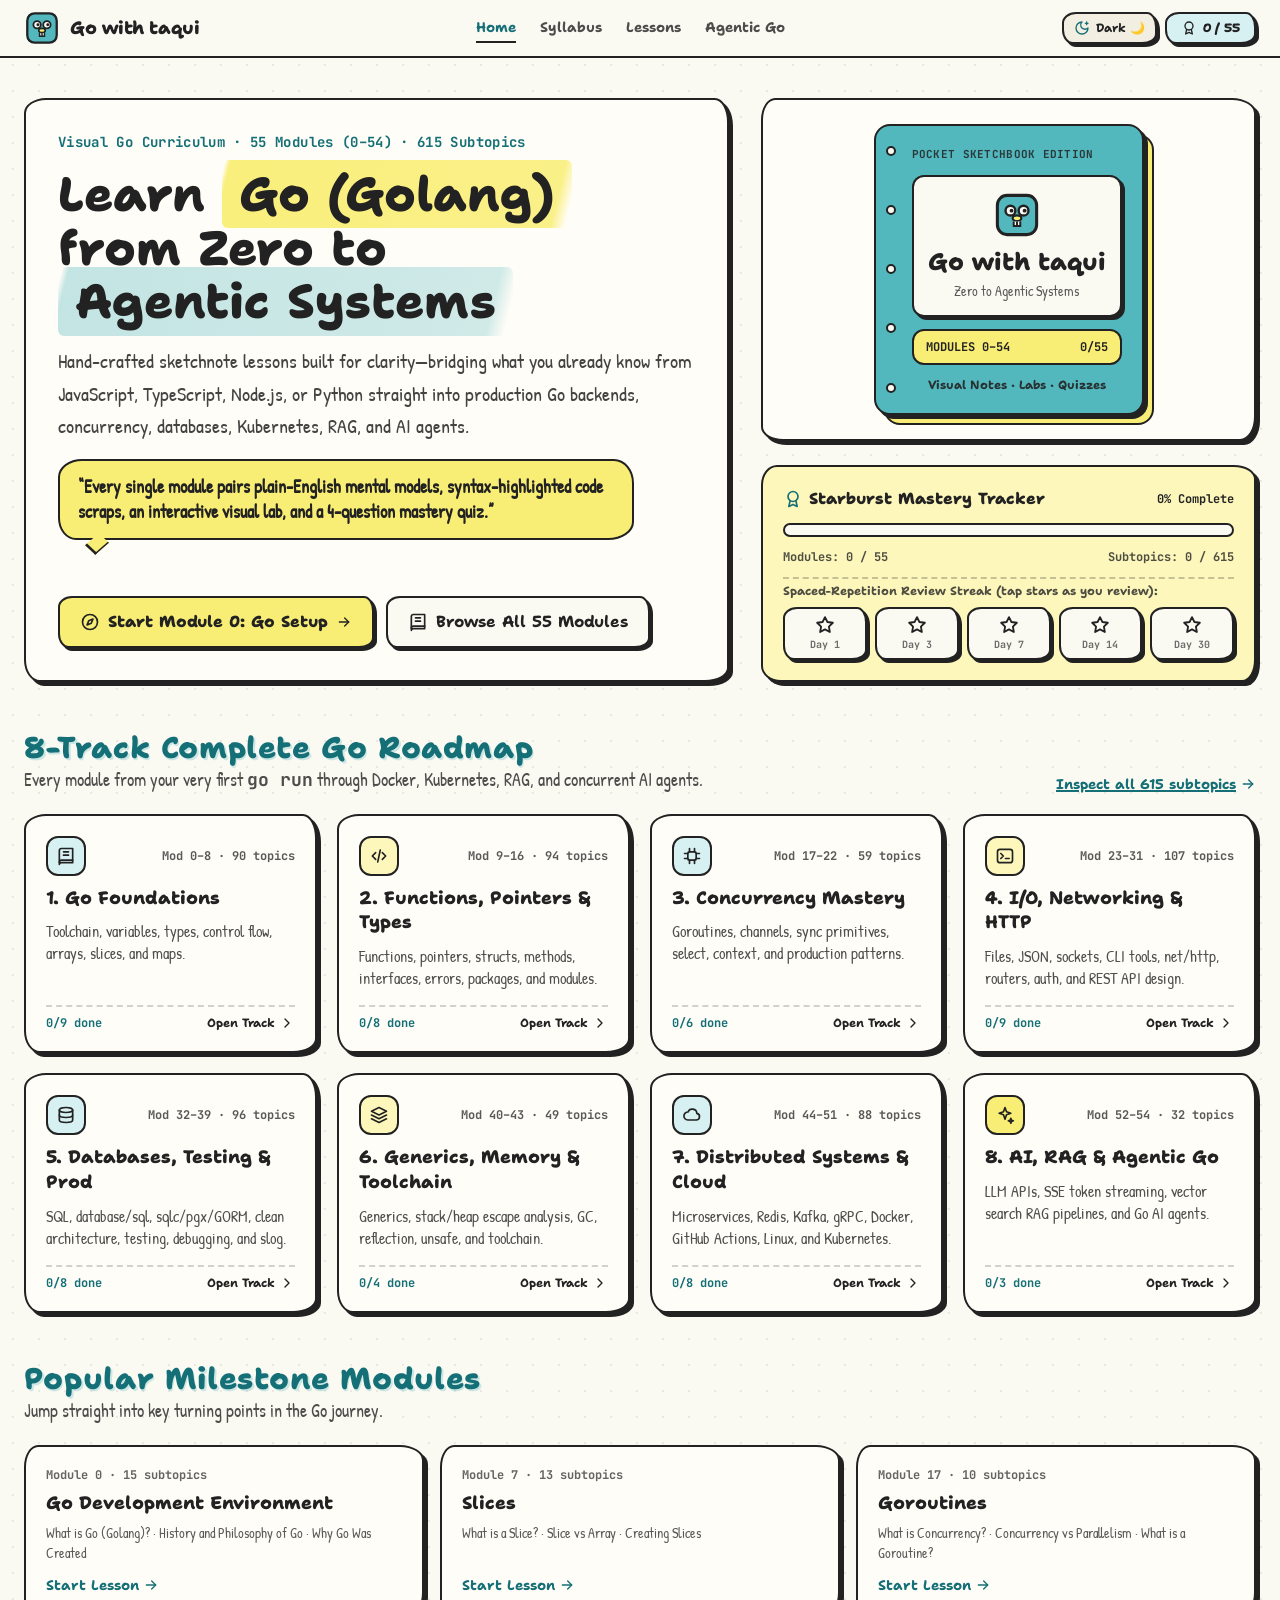
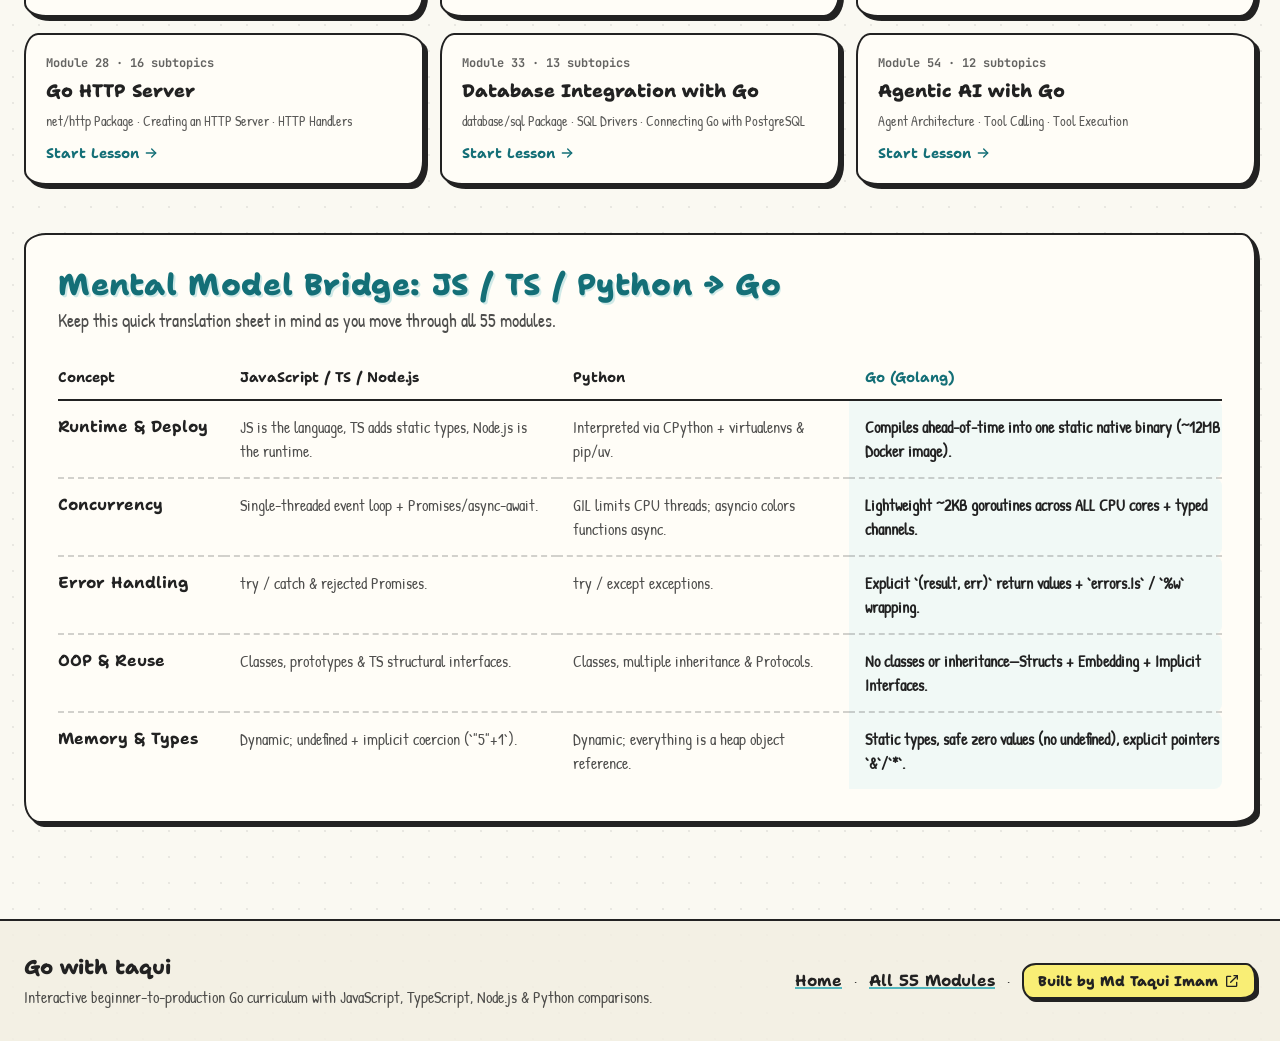
==== commit d455f931: "deploy: 423cc4c951073678131a6d46217bb99aad61c490" ====
--- a/index.html
+++ b/index.html
@@ -21,8 +21,8 @@
       href="https://fonts.googleapis.com/css2?family=JetBrains+Mono:wght@500;600;700&family=Patrick+Hand&family=Shantell+Sans:ital,wght@0,500;0,700;0,800;1,600&display=swap"
       rel="stylesheet"
     />
-    <script type="module" crossorigin src="./assets/index-CnvaGnAt.js"></script>
-    <link rel="stylesheet" crossorigin href="./assets/index-Dfy4lIux.css">
+    <script type="module" crossorigin src="./assets/index-CjbLO-OK.js"></script>
+    <link rel="stylesheet" crossorigin href="./assets/index-BJRsqRt3.css">
   </head>
   <body class="overflow-x-hidden selection:bg-yellowHi selection:text-ink min-h-screen flex flex-col">
     <div id="root" class="min-h-screen flex flex-col"></div>
